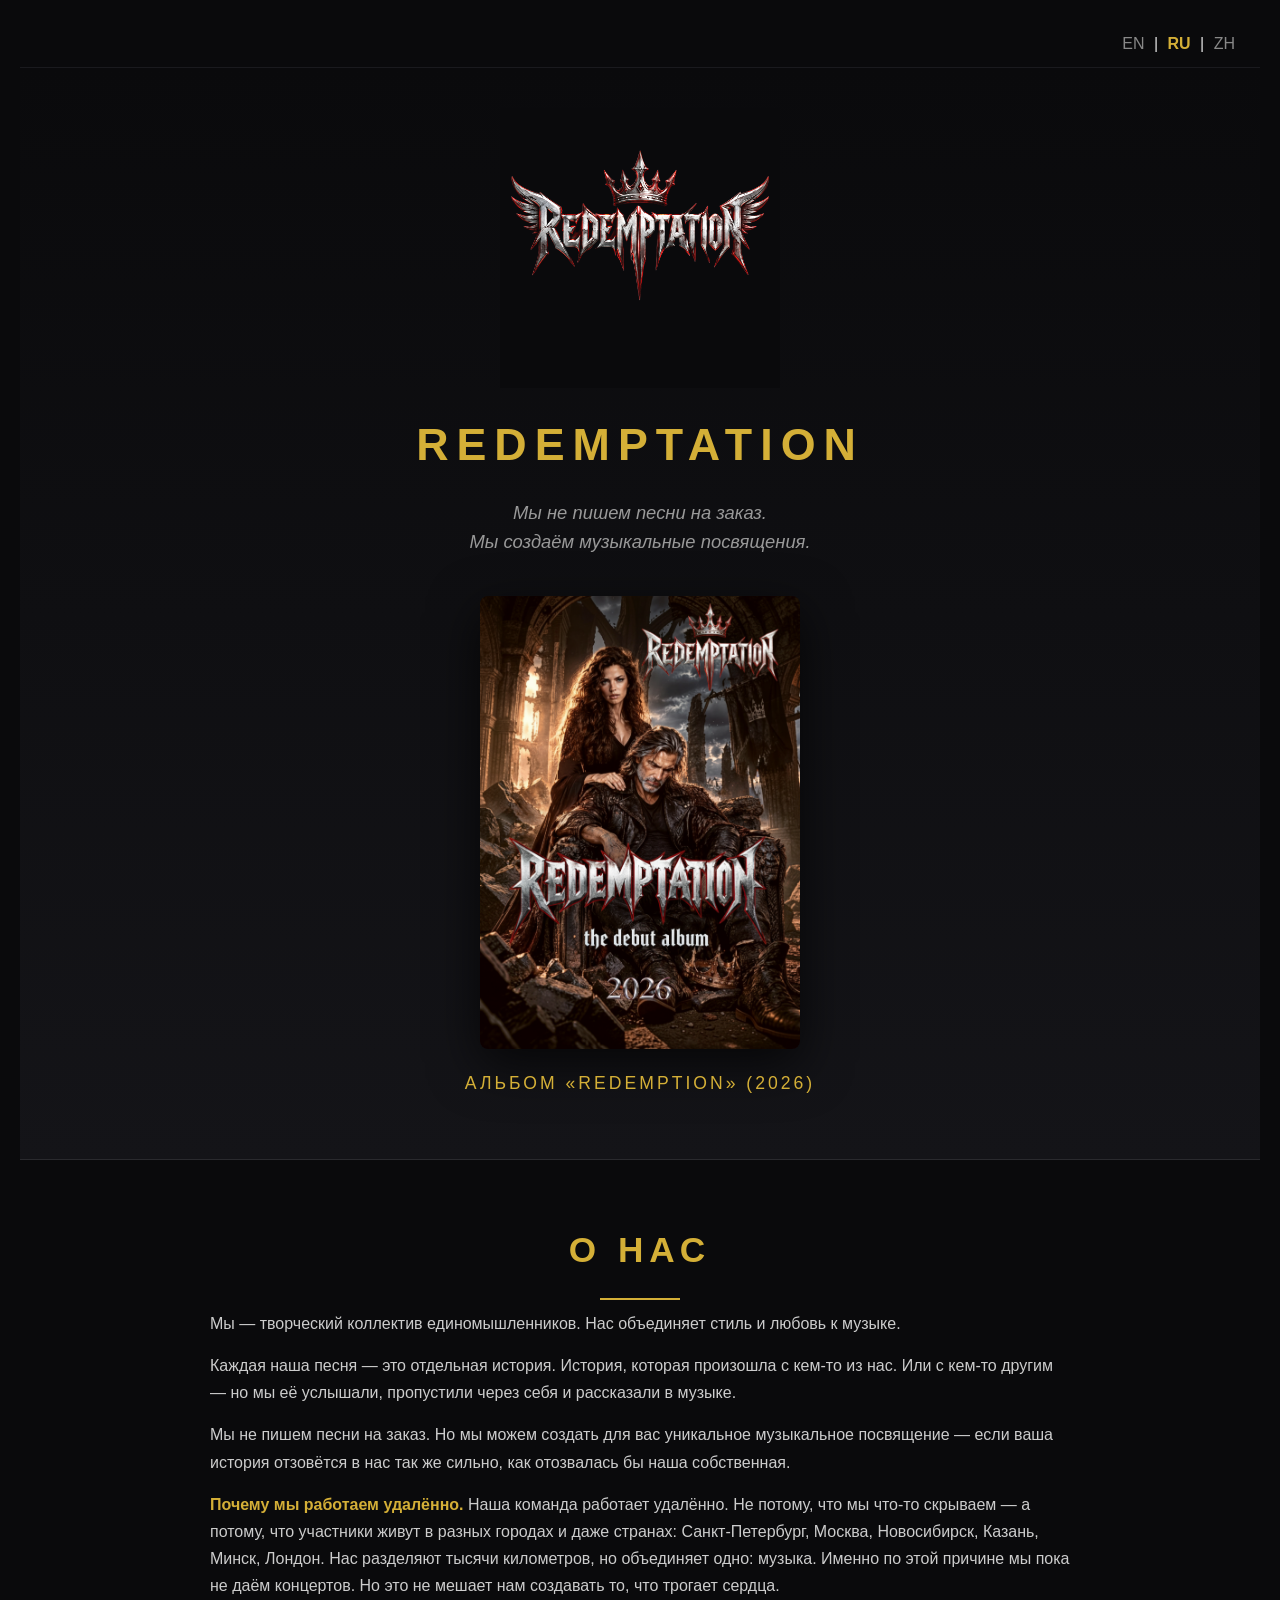
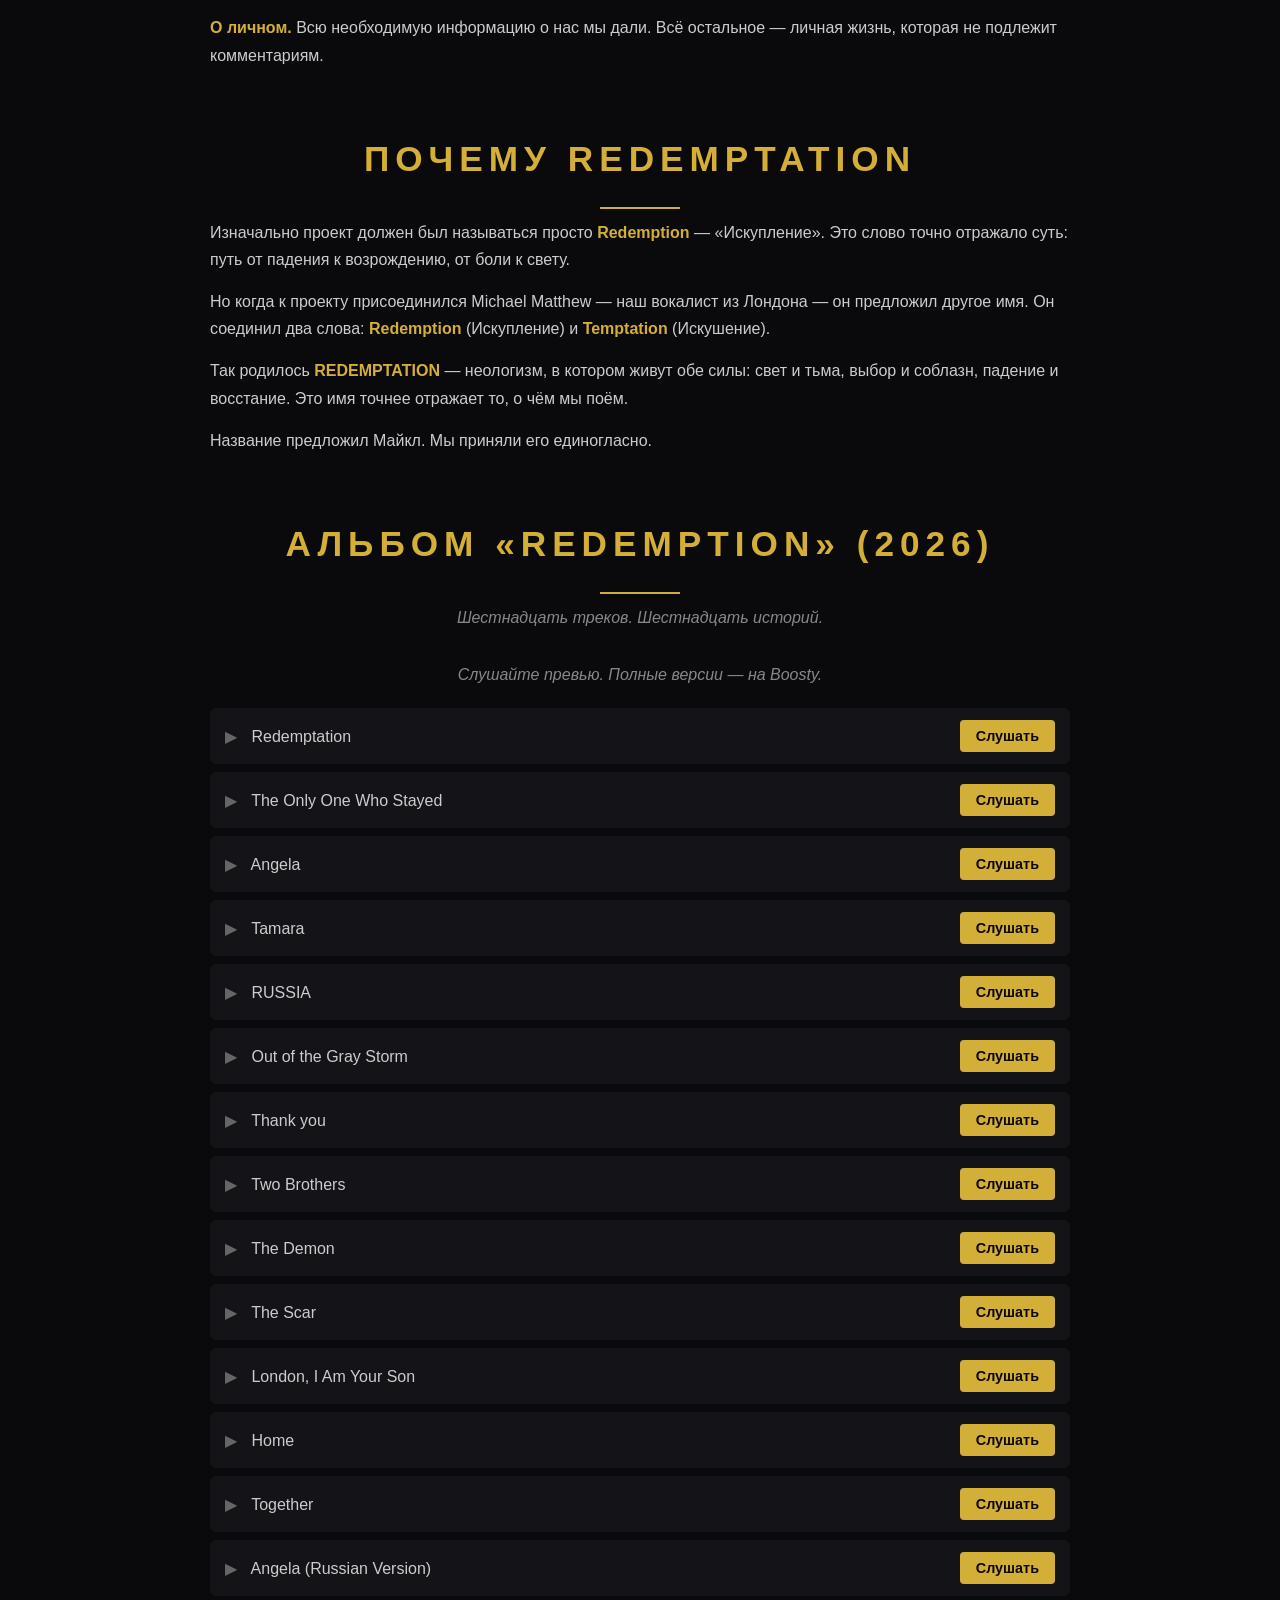
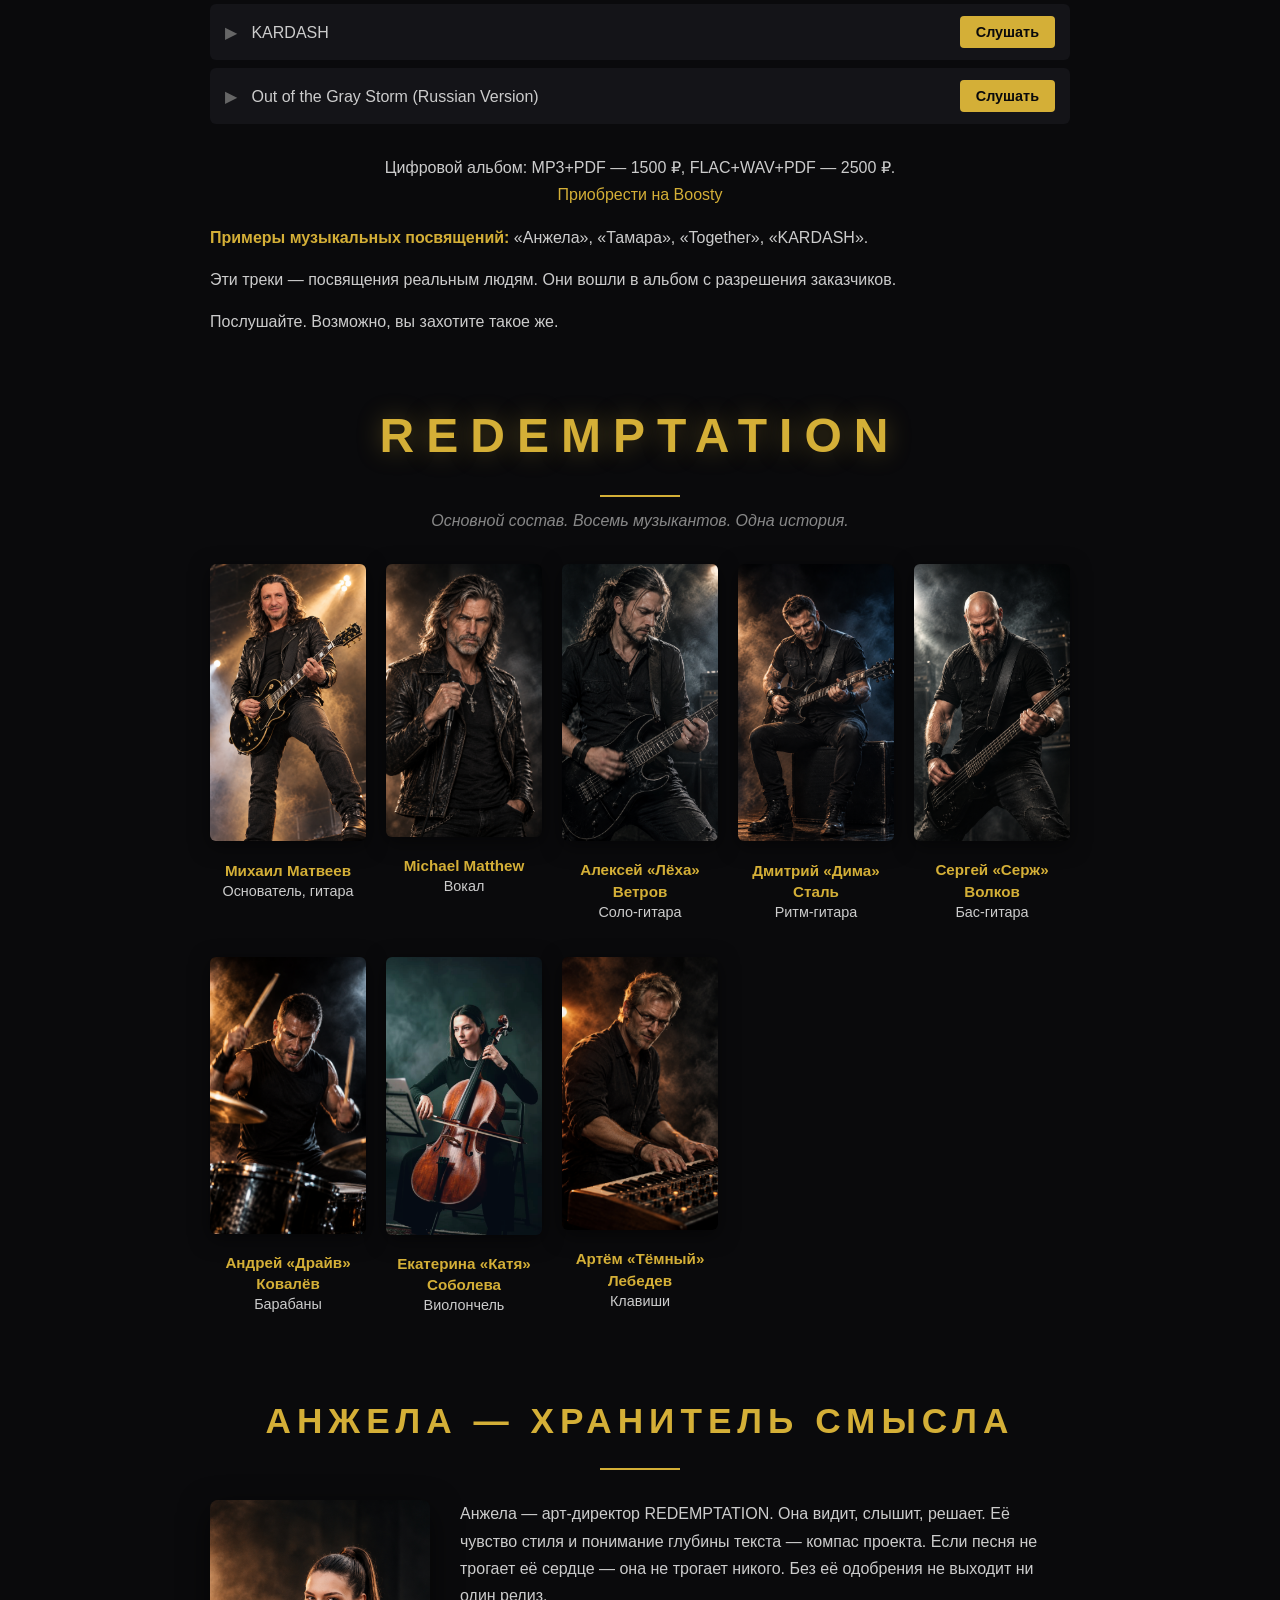
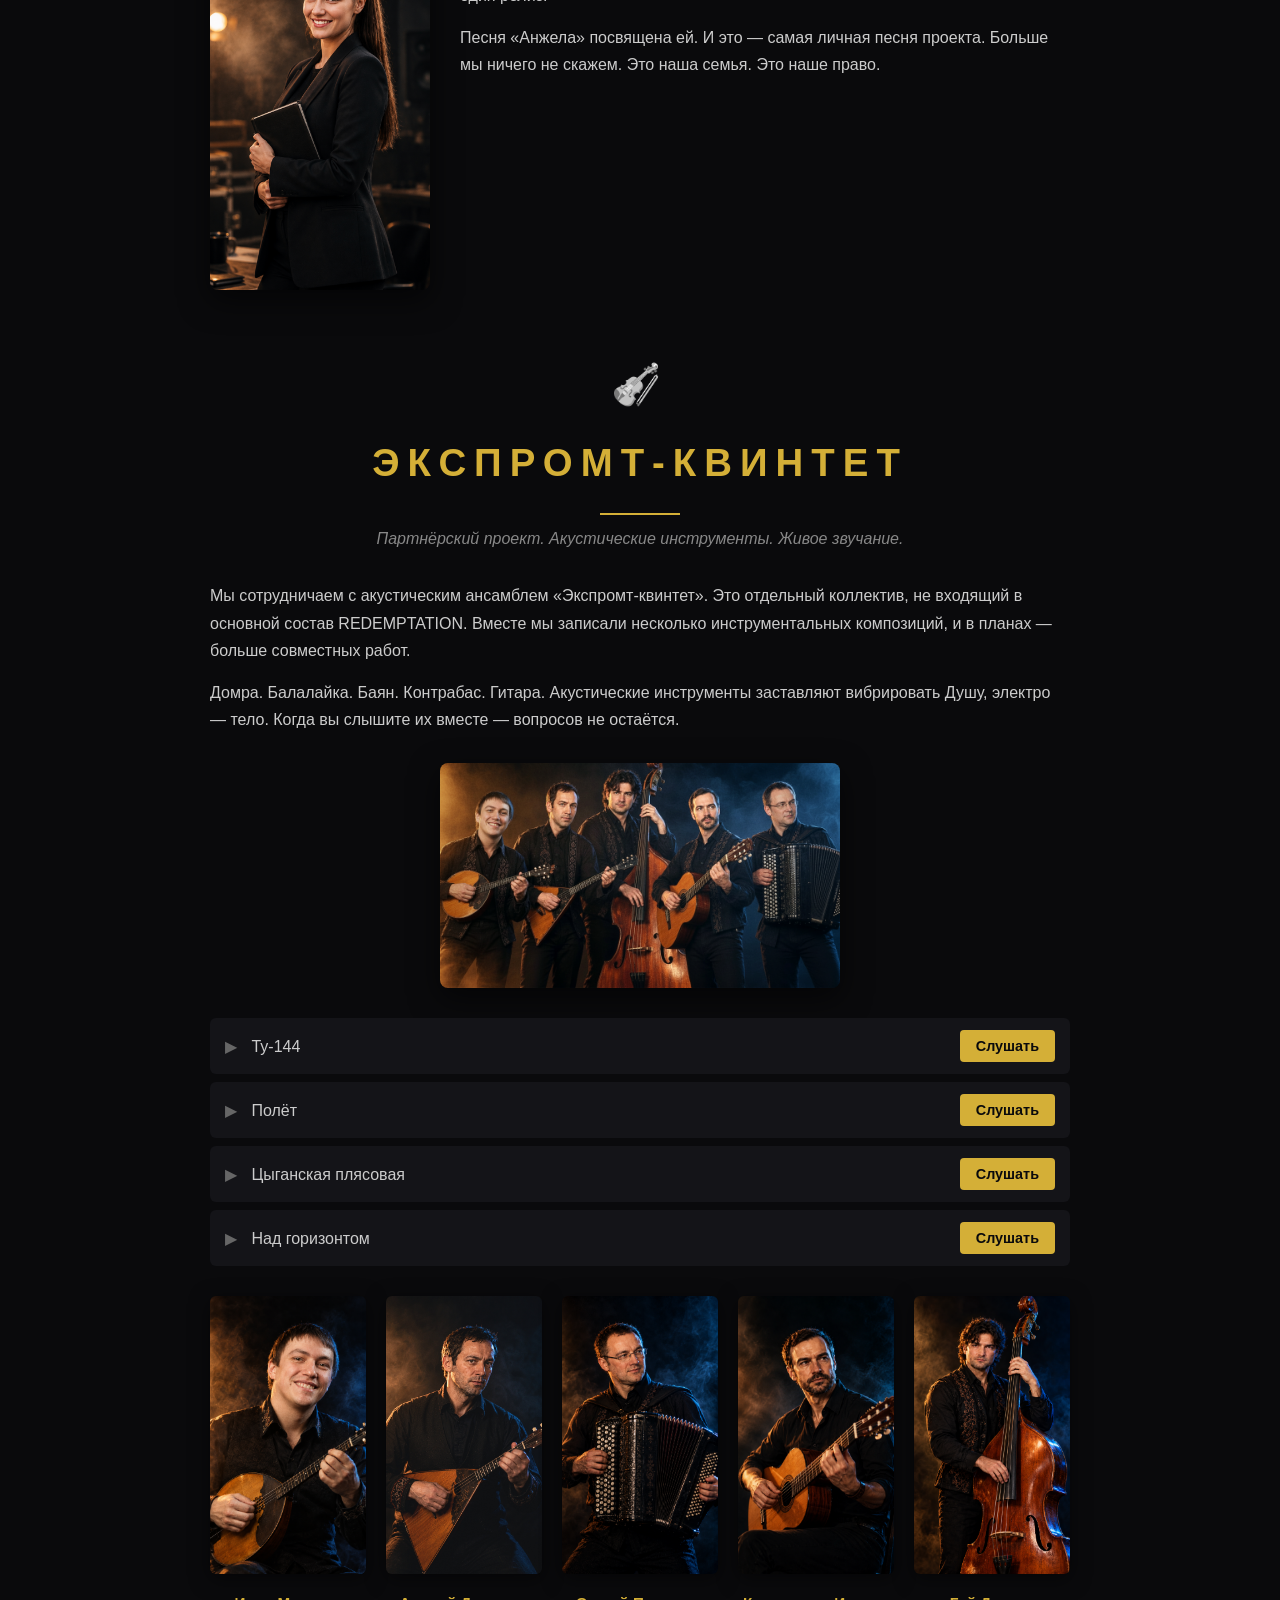
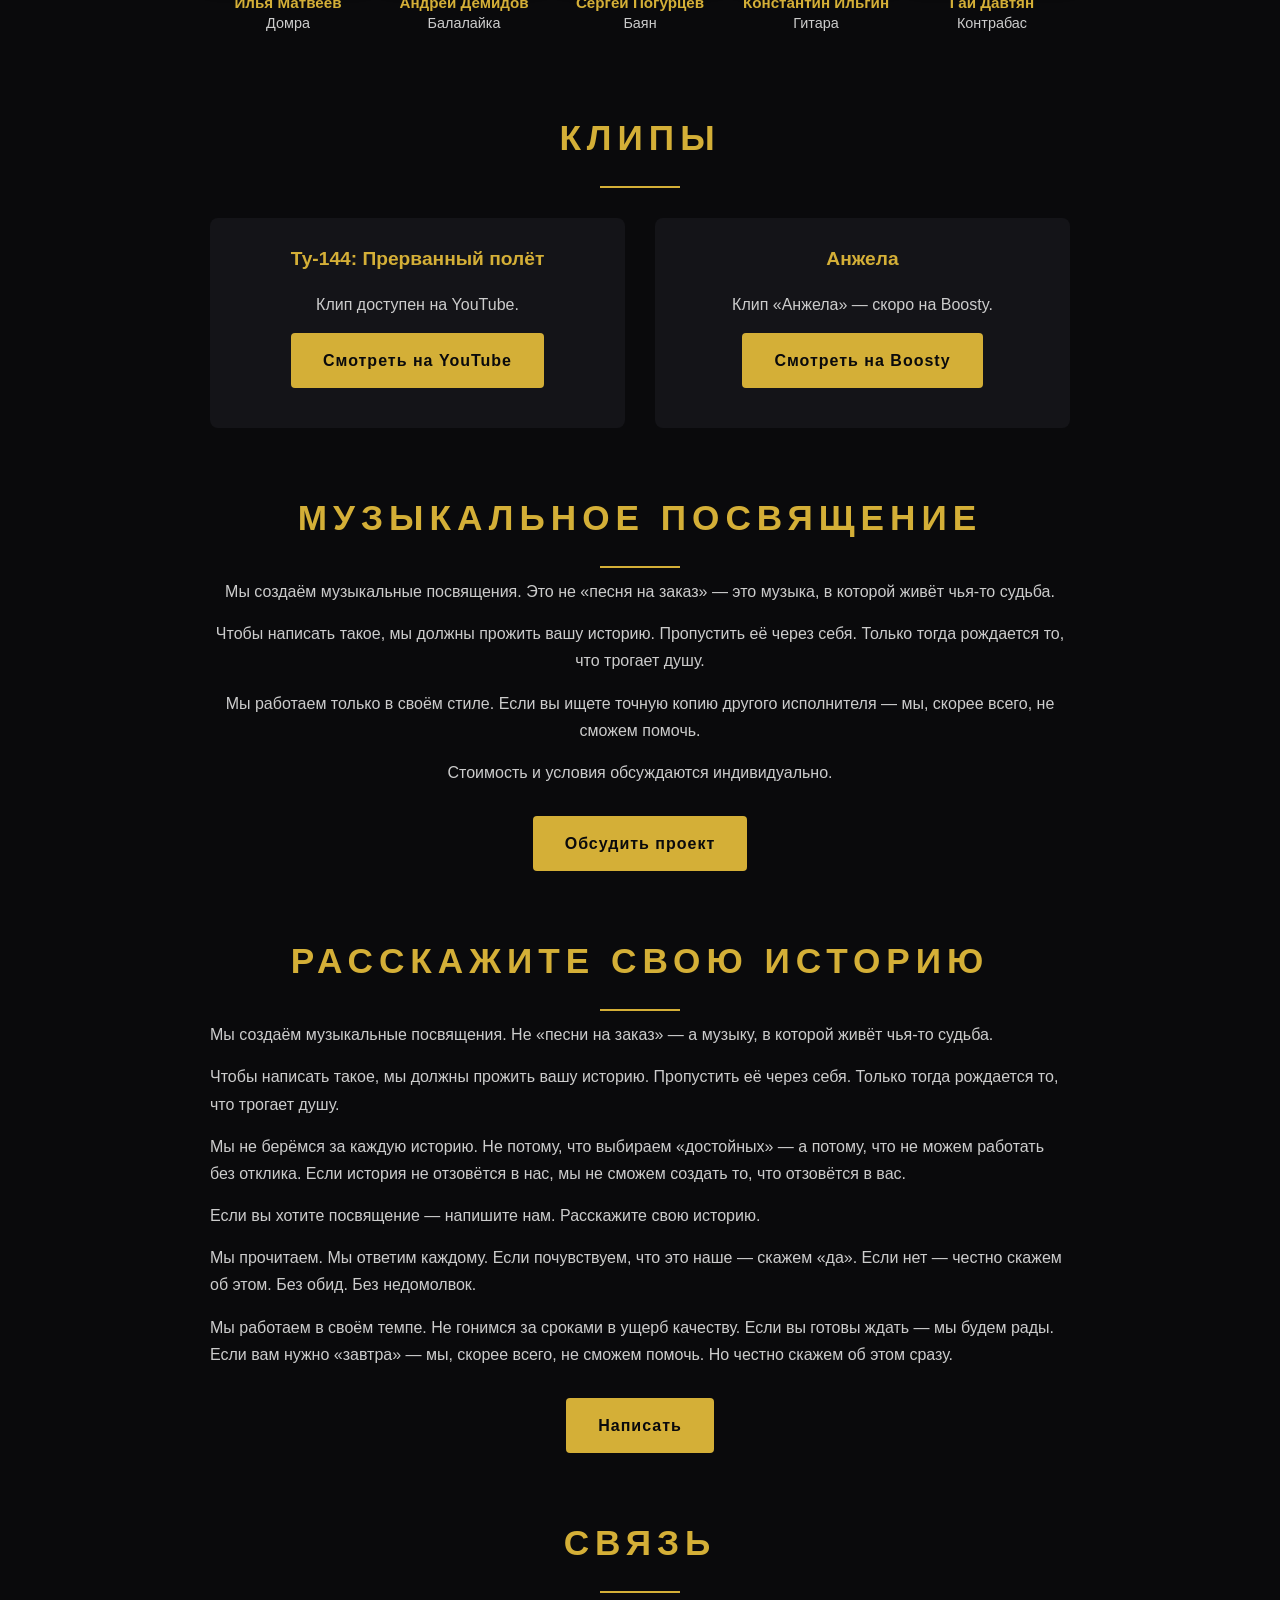
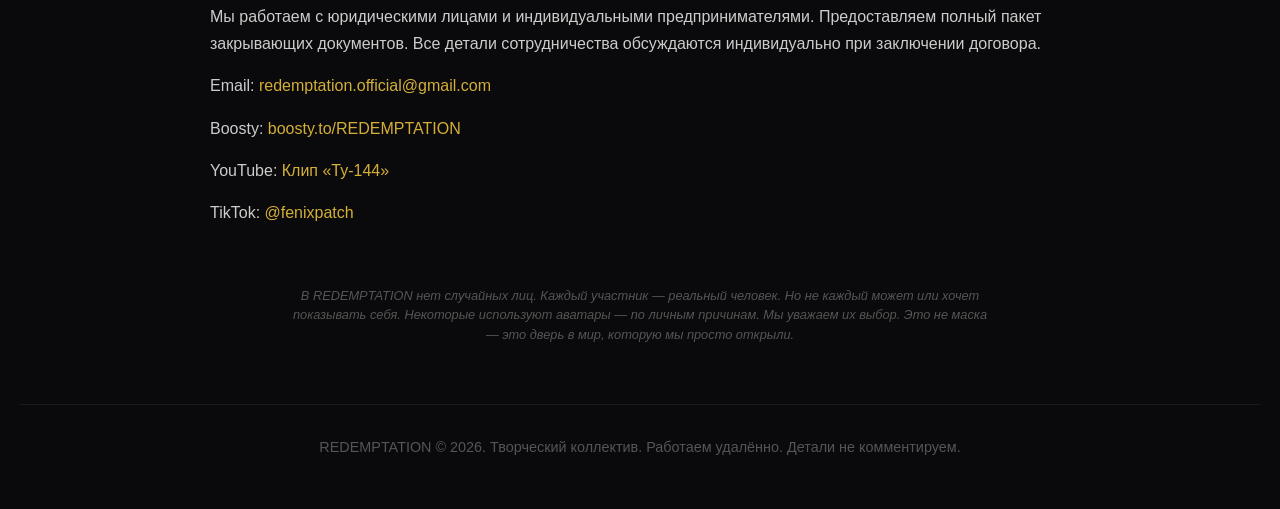
==== index-ru.html @ f3d07f59 "Create index-ru.html index-ru.html" ====
<!DOCTYPE html>
<html lang="ru">
<head>
  <meta charset="UTF-8">
  <meta name="viewport" content="width=device-width, initial-scale=1.0">
  <title>REDEMPTATION — музыкальные посвящения</title>
  <link rel="stylesheet" href="style.css">
</head>
<body>

  <div style="text-align: right; padding: 10px 20px; background: #0a0a0c; border-bottom: 1px solid #1a1a1e;">
    <a href="index.html" style="color: #888; margin: 0 5px; text-decoration: none;">EN</a> | 
    <a href="index-ru.html" style="color: #d4af37; margin: 0 5px; text-decoration: none; font-weight: bold;">RU</a> | 
    <a href="index-zh.html" style="color: #888; margin: 0 5px; text-decoration: none;">ZH</a>
  </div>

  <header class="hero">
    <img src="images/logo.png" alt="REDEMPTATION" class="logo">
    <h1>REDEMPTATION</h1>
    <p class="tagline">Мы не пишем песни на заказ.<br>Мы создаём музыкальные посвящения.</p>
    <img src="images/album_cover.jpg" alt="Redemption (2026)" class="album-cover">
    <p class="album-title">Альбом «Redemption» (2026)</p>
  </header>

  <section id="about">
    <h2>О нас</h2>
    <p>Мы — творческий коллектив единомышленников. Нас объединяет стиль и любовь к музыке.</p>
    <p>Каждая наша песня — это отдельная история. История, которая произошла с кем-то из нас. Или с кем-то другим — но мы её услышали, пропустили через себя и рассказали в музыке.</p>
    <p>Мы не пишем песни на заказ. Но мы можем создать для вас уникальное музыкальное посвящение — если ваша история отзовётся в нас так же сильно, как отозвалась бы наша собственная.</p>
    <p><strong>Почему мы работаем удалённо.</strong> Наша команда работает удалённо. Не потому, что мы что-то скрываем — а потому, что участники живут в разных городах и даже странах: Санкт-Петербург, Москва, Новосибирск, Казань, Минск, Лондон. Нас разделяют тысячи километров, но объединяет одно: музыка. Именно по этой причине мы пока не даём концертов. Но это не мешает нам создавать то, что трогает сердца.</p>
    <p><strong>О личном.</strong> Всю необходимую информацию о нас мы дали. Всё остальное — личная жизнь, которая не подлежит комментариям.</p>
  </section>

  <section id="name">
    <h2>Почему REDEMPTATION</h2>
    <p>Изначально проект должен был называться просто <strong>Redemption</strong> — «Искупление». Это слово точно отражало суть: путь от падения к возрождению, от боли к свету.</p>
    <p>Но когда к проекту присоединился Michael Matthew — наш вокалист из Лондона — он предложил другое имя. Он соединил два слова: <strong>Redemption</strong> (Искупление) и <strong>Temptation</strong> (Искушение).</p>
    <p>Так родилось <strong>REDEMPTATION</strong> — неологизм, в котором живут обе силы: свет и тьма, выбор и соблазн, падение и восстание. Это имя точнее отражает то, о чём мы поём.</p>
    <p>Название предложил Майкл. Мы приняли его единогласно.</p>
  </section>

  <section id="tracks">
    <h2>Альбом «Redemption» (2026)</h2>
    <p class="section-subtitle">Шестнадцать треков. Шестнадцать историй.</p>
    <p class="section-subtitle" style="margin-bottom: 20px;">Слушайте превью. Полные версии — на Boosty.</p>
    <div id="track-list"></div>
    <p style="text-align:center; color:#ccc; margin-top: 30px;">
      Цифровой альбом: MP3+PDF — 1500 ₽, FLAC+WAV+PDF — 2500 ₽.<br>
      <a href="https://boosty.to/REDEMPTATION" target="_blank">Приобрести на Boosty</a>
    </p>
    <div class="dedication-note">
      <p><strong>Примеры музыкальных посвящений:</strong> «Анжела», «Тамара», «Together», «KARDASH».</p>
      <p>Эти треки — посвящения реальным людям. Они вошли в альбом с разрешения заказчиков.</p>
      <p>Послушайте. Возможно, вы захотите такое же.</p>
    </div>
  </section>

  <section id="band">
    <h2>REDEMPTATION</h2>
    <p class="section-subtitle">Основной состав. Восемь музыкантов. Одна история.</p>
    <div id="band-list"></div>
  </section>

  <section id="angela">
    <h2>Анжела — Хранитель смысла</h2>
    <div class="angela-block">
      <img src="images/angela.jpg" alt="Анжела" class="angela-photo">
      <div class="angela-text">
        <p>Анжела — арт-директор REDEMPTATION. Она видит, слышит, решает. Её чувство стиля и понимание глубины текста — компас проекта. Если песня не трогает её сердце — она не трогает никого. Без её одобрения не выходит ни один релиз.</p>
        <p>Песня «Анжела» посвящена ей. И это — самая личная песня проекта. Больше мы ничего не скажем. Это наша семья. Это наше право.</p>
      </div>
    </div>
  </section>

  <section id="quintet">
    <h2>Экспромт-квинтет</h2>
    <p class="section-subtitle">Партнёрский проект. Акустические инструменты. Живое звучание.</p>
    <p>Мы сотрудничаем с акустическим ансамблем «Экспромт-квинтет». Это отдельный коллектив, не входящий в основной состав REDEMPTATION. Вместе мы записали несколько инструментальных композиций, и в планах — больше совместных работ.</p>
    <p>Домра. Балалайка. Баян. Контрабас. Гитара. Акустические инструменты заставляют вибрировать Душу, электро — тело. Когда вы слышите их вместе — вопросов не остаётся.</p>
    <img src="images/quintet/quintet_group.jpg" alt="Экспромт-квинтет" class="quintet-group">
    <div id="quintet-list"></div>
    <div id="quintet-photos" class="quintet-grid"></div>
  </section>

  <section id="clips">
    <h2>Клипы</h2>
    <div class="clips-grid">
      <div class="clip-card">
        <h3>Ту-144: Прерванный полёт</h3>
        <p>Клип доступен на YouTube.</p>
        <p><a href="https://youtu.be/AnmG7BF9j1s" target="_blank" class="cta-button">Смотреть на YouTube</a></p>
      </div>
      <div class="clip-card">
        <h3>Анжела</h3>
        <p>Клип «Анжела» — скоро на Boosty.</p>
        <p><a href="https://boosty.to/REDEMPTATION" target="_blank" class="cta-button">Смотреть на Boosty</a></p>
      </div>
    </div>
  </section>

  <section id="packages">
    <h2>Музыкальное посвящение</h2>
    <p>Мы создаём музыкальные посвящения. Это не «песня на заказ» — это музыка, в которой живёт чья-то судьба.</p>
    <p>Чтобы написать такое, мы должны прожить вашу историю. Пропустить её через себя. Только тогда рождается то, что трогает душу.</p>
    <p>Мы работаем только в своём стиле. Если вы ищете точную копию другого исполнителя — мы, скорее всего, не сможем помочь.</p>
    <p>Стоимость и условия обсуждаются индивидуально.</p>
    <p style="text-align:center; margin-top: 30px;">
      <a href="mailto:redemptation.official@gmail.com" class="cta-button">Обсудить проект</a>
    </p>
  </section>

  <section id="story">
    <h2>Расскажите свою историю</h2>
    <p>Мы создаём музыкальные посвящения. Не «песни на заказ» — а музыку, в которой живёт чья-то судьба.</p>
    <p>Чтобы написать такое, мы должны прожить вашу историю. Пропустить её через себя. Только тогда рождается то, что трогает душу.</p>
    <p>Мы не берёмся за каждую историю. Не потому, что выбираем «достойных» — а потому, что не можем работать без отклика. Если история не отзовётся в нас, мы не сможем создать то, что отзовётся в вас.</p>
    <p>Если вы хотите посвящение — напишите нам. Расскажите свою историю.</p>
    <p>Мы прочитаем. Мы ответим каждому. Если почувствуем, что это наше — скажем «да». Если нет — честно скажем об этом. Без обид. Без недомолвок.</p>
    <p>Мы работаем в своём темпе. Не гонимся за сроками в ущерб качеству. Если вы готовы ждать — мы будем рады. Если вам нужно «завтра» — мы, скорее всего, не сможем помочь. Но честно скажем об этом сразу.</p>
    <p style="text-align:center; margin-top: 30px;">
      <a href="mailto:redemptation.official@gmail.com" class="cta-button">Написать</a>
    </p>
  </section>

  <section id="contact">
    <h2>Связь</h2>
    <p>Мы работаем с юридическими лицами и индивидуальными предпринимателями. Предоставляем полный пакет закрывающих документов. Все детали сотрудничества обсуждаются индивидуально при заключении договора.</p>
    <p>Email: <a href="mailto:redemptation.official@gmail.com">redemptation.official@gmail.com</a></p>
    <p>Boosty: <a href="https://boosty.to/REDEMPTATION" target="_blank">boosty.to/REDEMPTATION</a></p>
    <p>YouTube: <a href="https://youtu.be/AnmG7BF9j1s" target="_blank">Клип «Ту-144»</a></p>
    <p>TikTok: <a href="https://vt.tiktok.com/ZSgLfo1qb/" target="_blank">@fenixpatch</a></p>
  </section>

  <section id="avatars">
    <p class="fine-print">
      В REDEMPTATION нет случайных лиц. Каждый участник — реальный человек. Но не каждый может или хочет показывать себя. Некоторые используют аватары — по личным причинам. Мы уважаем их выбор. Это не маска — это дверь в мир, которую мы просто открыли.
    </p>
  </section>

  <footer>
    <p>REDEMPTATION © 2026. Творческий коллектив. Работаем удалённо. Детали не комментируем.</p>
  </footer>

  <script src="songs.js"></script>
</body>
</html>
---- style.css ----
* { margin: 0; padding: 0; box-sizing: border-box; }

body {
  background: #0a0a0c;
  color: #e0e0e0;
  font-family: 'Arial', sans-serif;
  line-height: 1.7;
  padding: 20px;
}

header.hero {
  text-align: center;
  padding: 40px 20px 60px;
  background: linear-gradient(180deg, #0a0a0c 0%, #141418 100%);
  border-bottom: 1px solid #2a2a2e;
}

.logo { max-width: 280px; width: 100%; margin-bottom: 10px; }

h1 {
  font-size: 2.8rem;
  letter-spacing: 8px;
  color: #d4af37;
  margin-bottom: 15px;
  text-transform: uppercase;
}

.tagline {
  font-size: 1.15rem;
  color: #999;
  font-style: italic;
  margin-bottom: 40px;
  line-height: 1.6;
}

.album-cover {
  max-width: 320px;
  width: 100%;
  border-radius: 8px;
  margin: 20px auto;
  display: block;
  box-shadow: 0 15px 50px rgba(0,0,0,0.7);
}

.album-title {
  color: #d4af37;
  font-size: 1.1rem;
  letter-spacing: 3px;
  margin-top: 15px;
  text-transform: uppercase;
}

section { max-width: 900px; margin: 60px auto; padding: 0 20px; }

h2 {
  font-size: 2.2rem;
  color: #d4af37;
  margin-bottom: 10px;
  text-align: center;
  letter-spacing: 6px;
  text-transform: uppercase;
  font-weight: bold;
  position: relative;
  padding-bottom: 20px;
}

h2::after {
  content: "";
  position: absolute;
  bottom: 0;
  left: 50%;
  transform: translateX(-50%);
  width: 80px;
  height: 2px;
  background: #d4af37;
}

.section-subtitle {
  text-align: center;
  color: #888;
  font-style: italic;
  margin-bottom: 30px;
  font-size: 1rem;
}

#band h2 {
  font-size: 3rem;
  letter-spacing: 12px;
  text-shadow: 0 0 25px rgba(212,175,55,0.35);
}

#quintet h2 { font-size: 2.4rem; letter-spacing: 8px; }

#quintet h2::before {
  content: "🎻";
  display: block;
  font-size: 2.5rem;
  margin-bottom: 12px;
  filter: grayscale(100%) brightness(1.4);
}

section p { margin-bottom: 15px; color: #ccc; }
section p strong { color: #d4af37; }

.angela-block {
  display: flex;
  gap: 30px;
  align-items: flex-start;
  flex-wrap: wrap;
  margin-top: 30px;
}

.angela-photo {
  max-width: 220px;
  width: 100%;
  border-radius: 8px;
  box-shadow: 0 10px 30px rgba(0,0,0,0.6);
}

.angela-text { flex: 1; min-width: 260px; }

.quintet-group {
  max-width: 400px;
  width: 100%;
  border-radius: 8px;
  display: block;
  margin: 30px auto;
  box-shadow: 0 10px 30px rgba(0,0,0,0.6);
}

.clips-grid {
  display: grid;
  grid-template-columns: 1fr 1fr;
  gap: 30px;
  margin-top: 30px;
}

.clip-card {
  background: #141418;
  padding: 25px;
  border-radius: 8px;
  text-align: center;
}

.clip-card h3 { color: #d4af37; margin-bottom: 15px; font-size: 1.2rem; }
.clip-card p { text-align: center; margin-bottom: 15px; }

#packages p { text-align: center; }

.cta-button {
  display: inline-block;
  background: #d4af37;
  color: #0a0a0c !important;
  padding: 14px 32px;
  border-radius: 4px;
  font-weight: bold;
  text-decoration: none;
  transition: background 0.3s;
  font-size: 1rem;
  letter-spacing: 1px;
}

.cta-button:hover { background: #e6c44a; text-decoration: none; }

.track {
  display: flex;
  align-items: center;
  justify-content: space-between;
  padding: 12px 15px;
  margin-bottom: 8px;
  background: #141418;
  border-radius: 6px;
  transition: background 0.3s;
}

.track:hover { background: #1c1c22; }

.track-title { font-size: 1rem; color: #ccc; }
.track-title span { color: #666; margin-right: 10px; }

button.play-btn {
  background: #d4af37;
  color: #0a0a0c;
  border: none;
  padding: 8px 16px;
  border-radius: 4px;
  cursor: pointer;
  font-weight: bold;
  transition: background 0.3s;
  font-size: 0.9rem;
}

button.play-btn:hover { background: #e6c44a; }
button.play-btn:disabled { background: #333; color: #666; cursor: not-allowed; }

#band-list, .quintet-grid {
  display: grid;
  grid-template-columns: repeat(auto-fit, minmax(150px, 1fr));
  gap: 20px;
  margin-top: 30px;
}

.band-member { text-align: center; }

.band-member img {
  width: 100%;
  border-radius: 6px;
  margin-bottom: 10px;
  box-shadow: 0 5px 20px rgba(0,0,0,0.5);
}

.band-member p { color: #ccc; font-size: 0.9rem; line-height: 1.4; }
.band-member p strong { color: #d4af37; font-size: 0.95rem; }

.fine-print {
  color: #555;
  font-size: 0.8rem;
  text-align: center;
  max-width: 700px;
  margin: 40px auto 0;
  line-height: 1.5;
  font-style: italic;
}

footer {
  text-align: center;
  padding: 30px;
  color: #555;
  font-size: 0.9rem;
  border-top: 1px solid #1a1a1e;
  margin-top: 60px;
}

a { color: #d4af37; text-decoration: none; }
a:hover { text-decoration: underline; }

@media (max-width: 700px) { .clips-grid { grid-template-columns: 1fr; } }

@media (max-width: 600px) {
  h1 { font-size: 2rem; letter-spacing: 4px; }
  #band h2 { font-size: 2.2rem; letter-spacing: 6px; }
  h2 { font-size: 1.6rem; letter-spacing: 3px; }
  .logo { max-width: 200px; }
  .angela-block { flex-direction: column; }
  .angela-photo { max-width: 100%; }
}
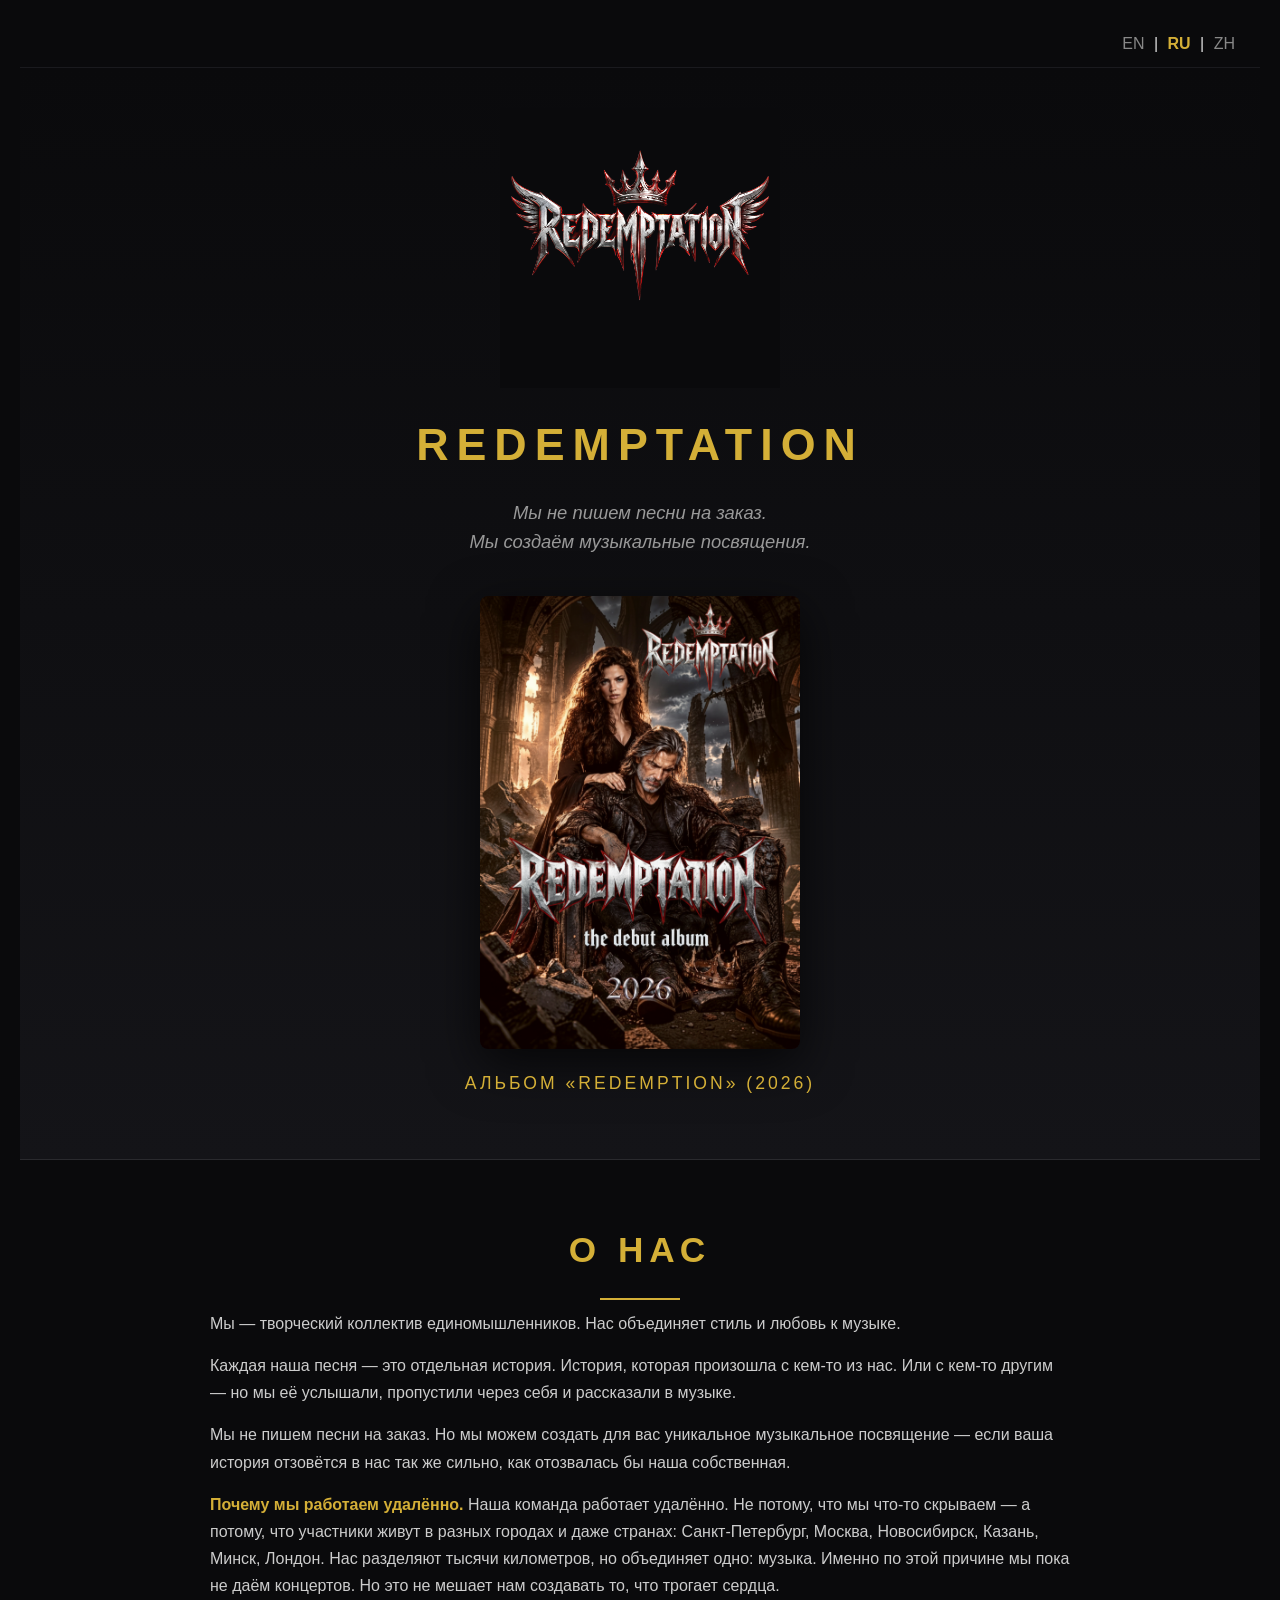
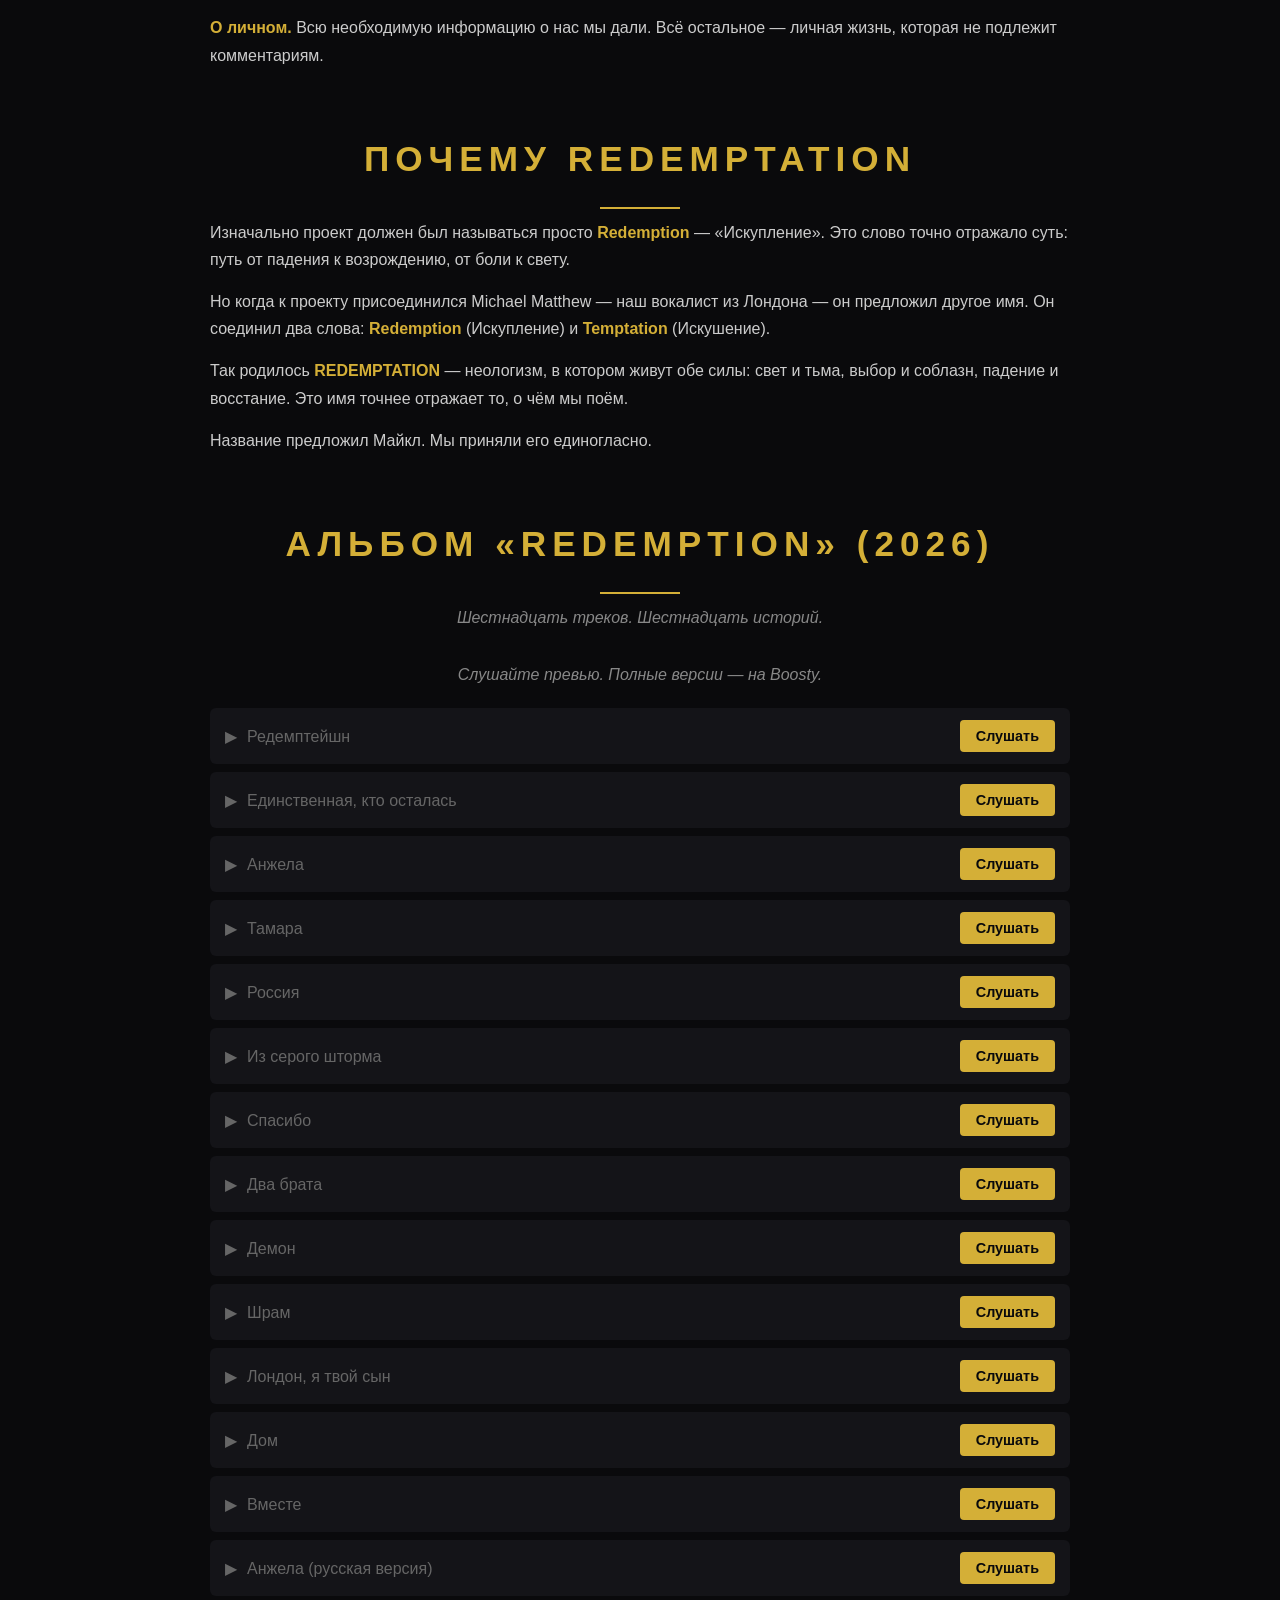
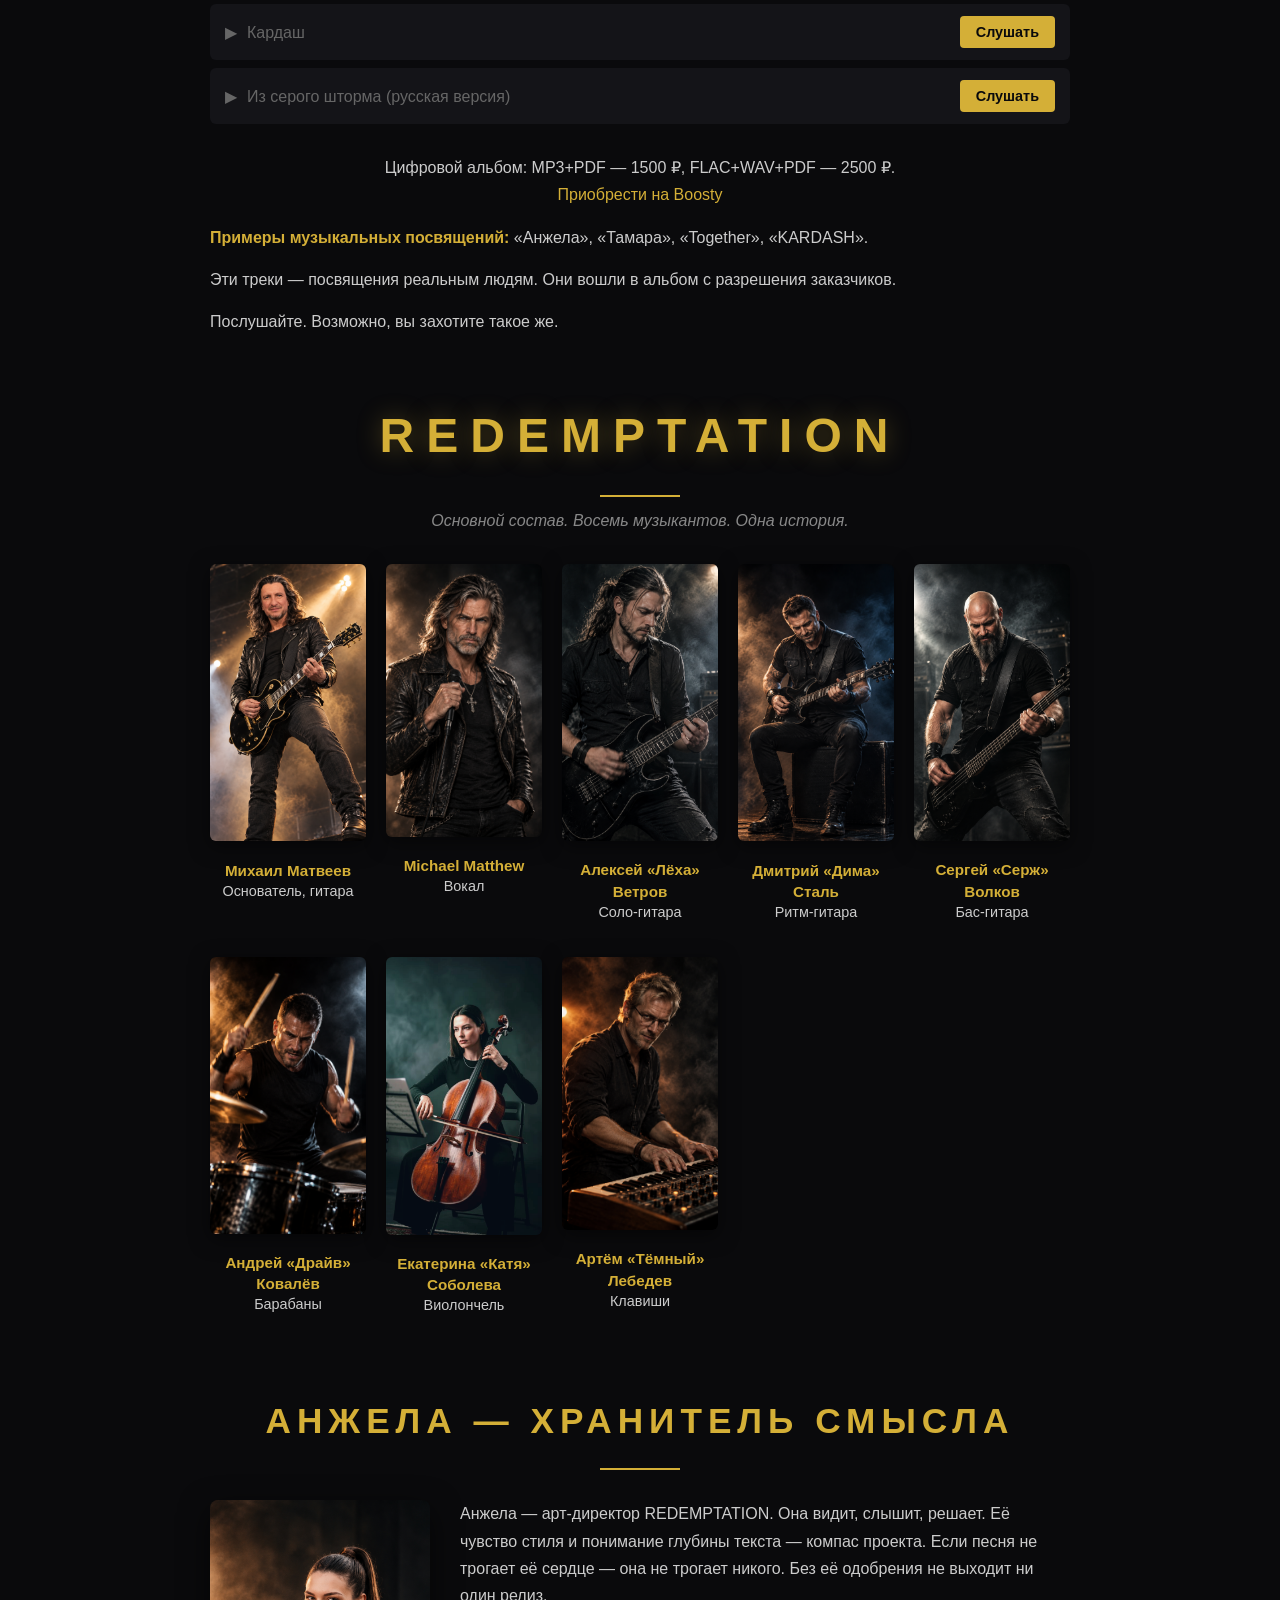
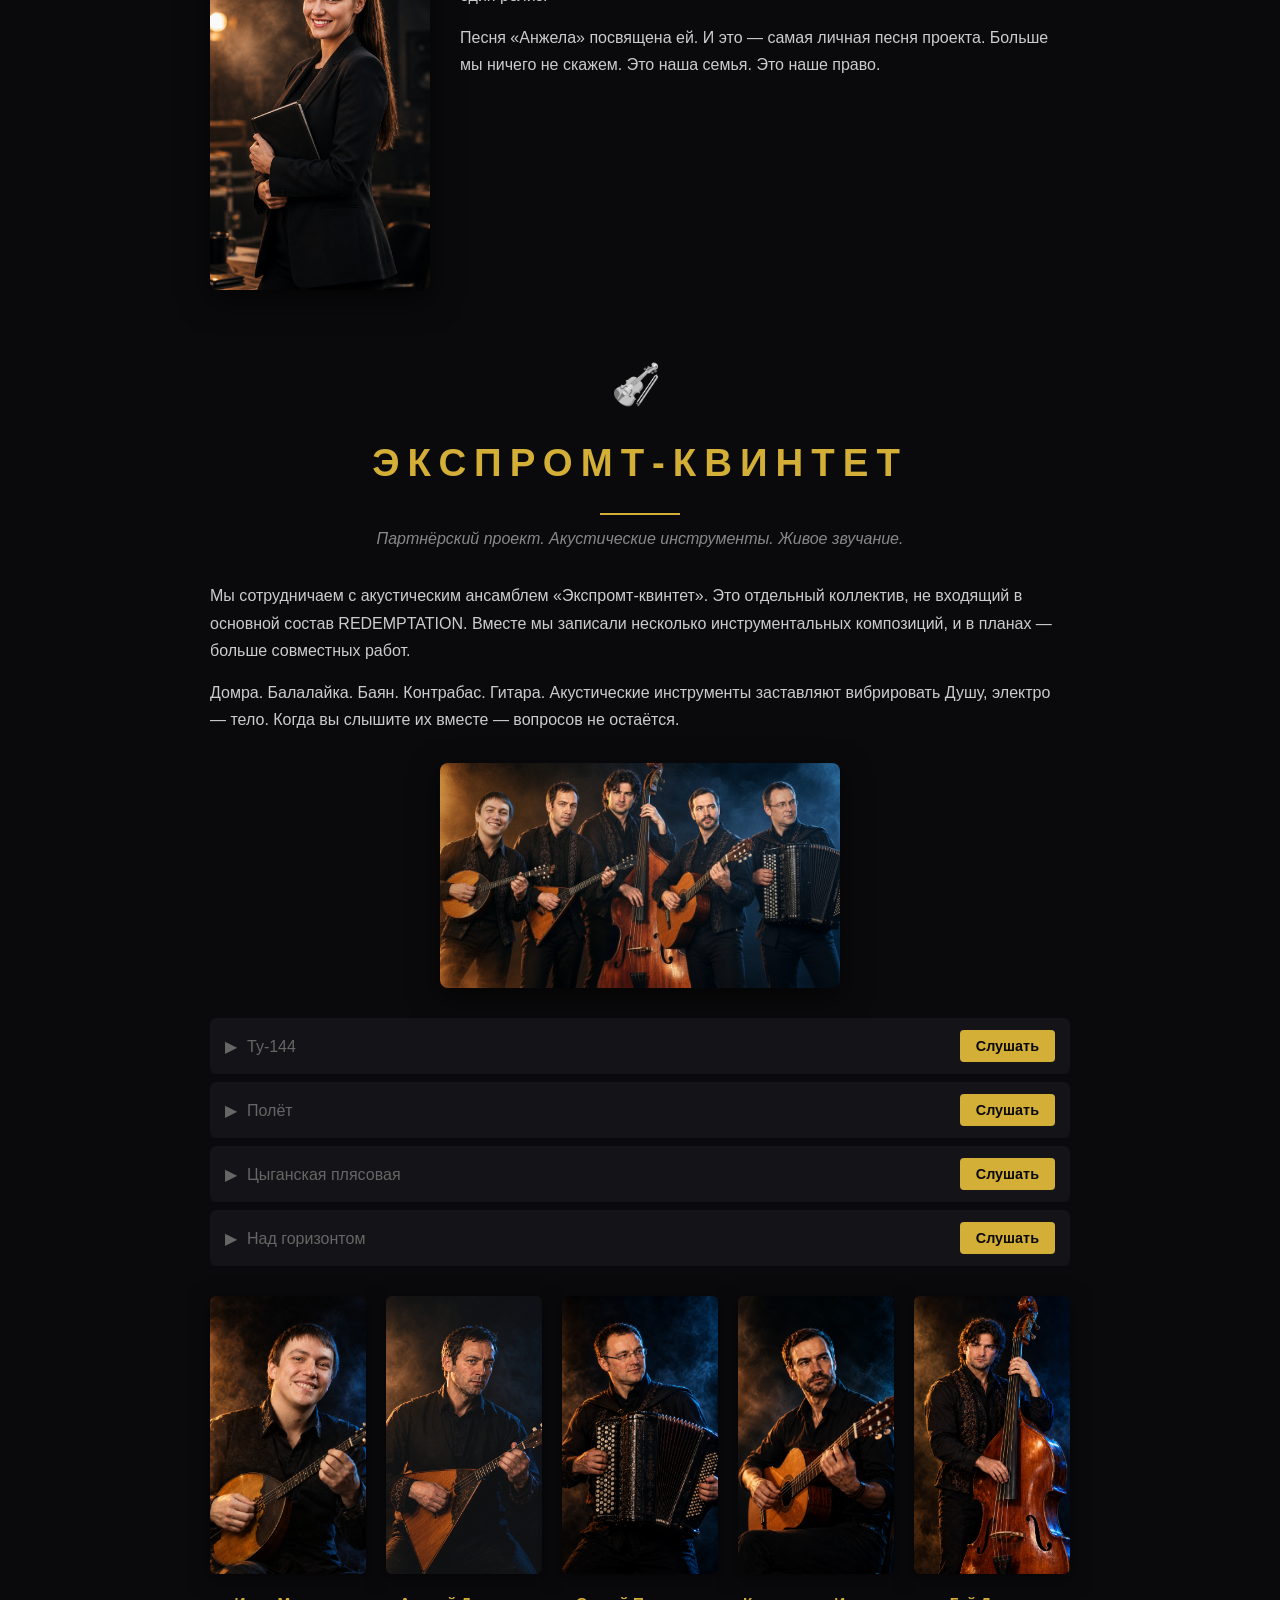
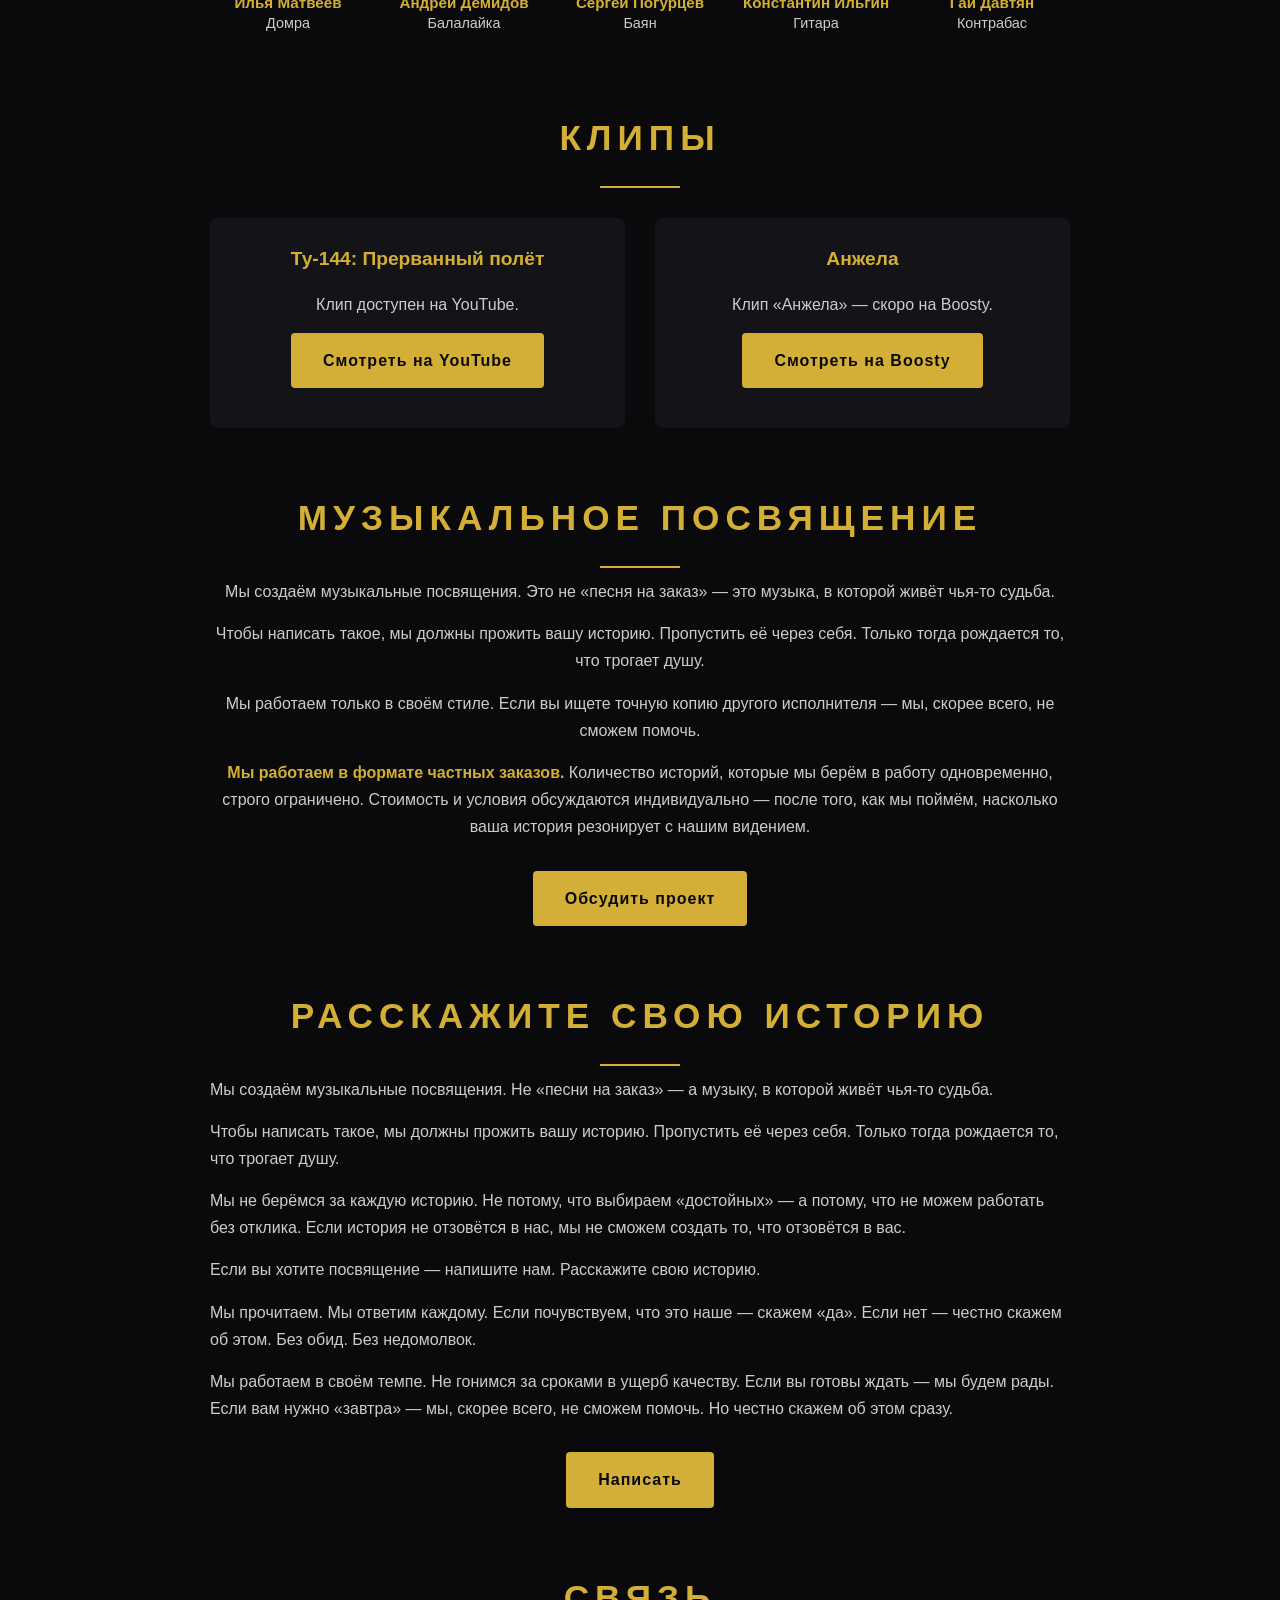
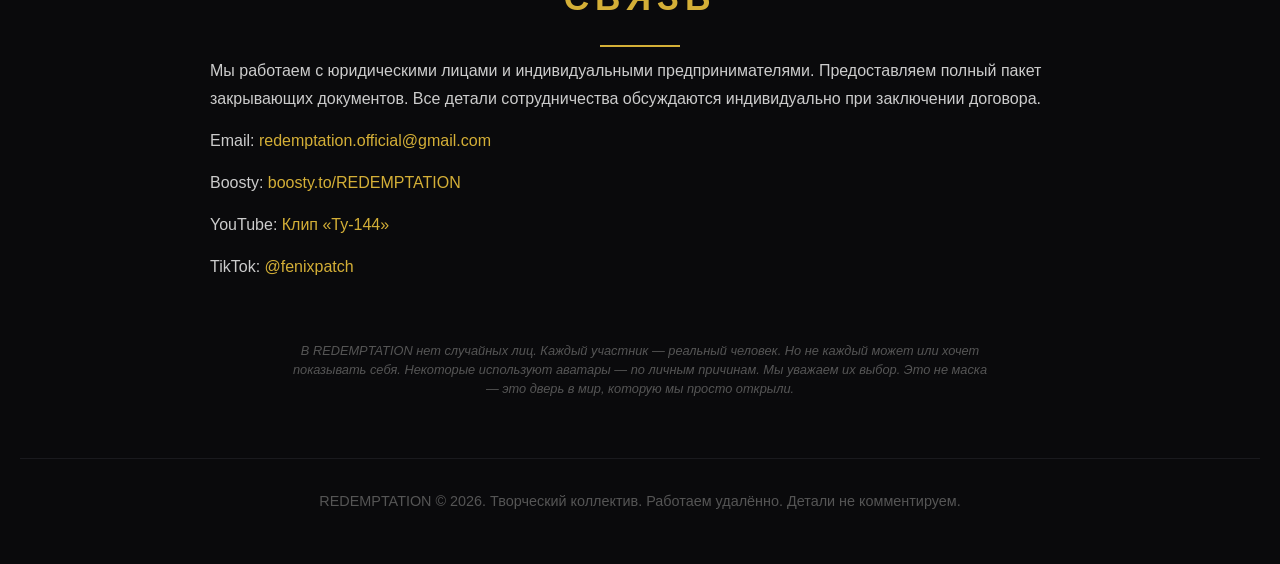
==== commit c682bbe8: "Update index-ru.html Замена кода" ====
--- a/index-ru.html
+++ b/index-ru.html
@@ -103,7 +103,7 @@
     <p>Мы создаём музыкальные посвящения. Это не «песня на заказ» — это музыка, в которой живёт чья-то судьба.</p>
     <p>Чтобы написать такое, мы должны прожить вашу историю. Пропустить её через себя. Только тогда рождается то, что трогает душу.</p>
     <p>Мы работаем только в своём стиле. Если вы ищете точную копию другого исполнителя — мы, скорее всего, не сможем помочь.</p>
-    <p>Стоимость и условия обсуждаются индивидуально.</p>
+    <p><strong>Мы работаем в формате частных заказов.</strong> Количество историй, которые мы берём в работу одновременно, строго ограничено. Стоимость и условия обсуждаются индивидуально — после того, как мы поймём, насколько ваша история резонирует с нашим видением.</p>
     <p style="text-align:center; margin-top: 30px;">
       <a href="mailto:redemptation.official@gmail.com" class="cta-button">Обсудить проект</a>
     </p>
